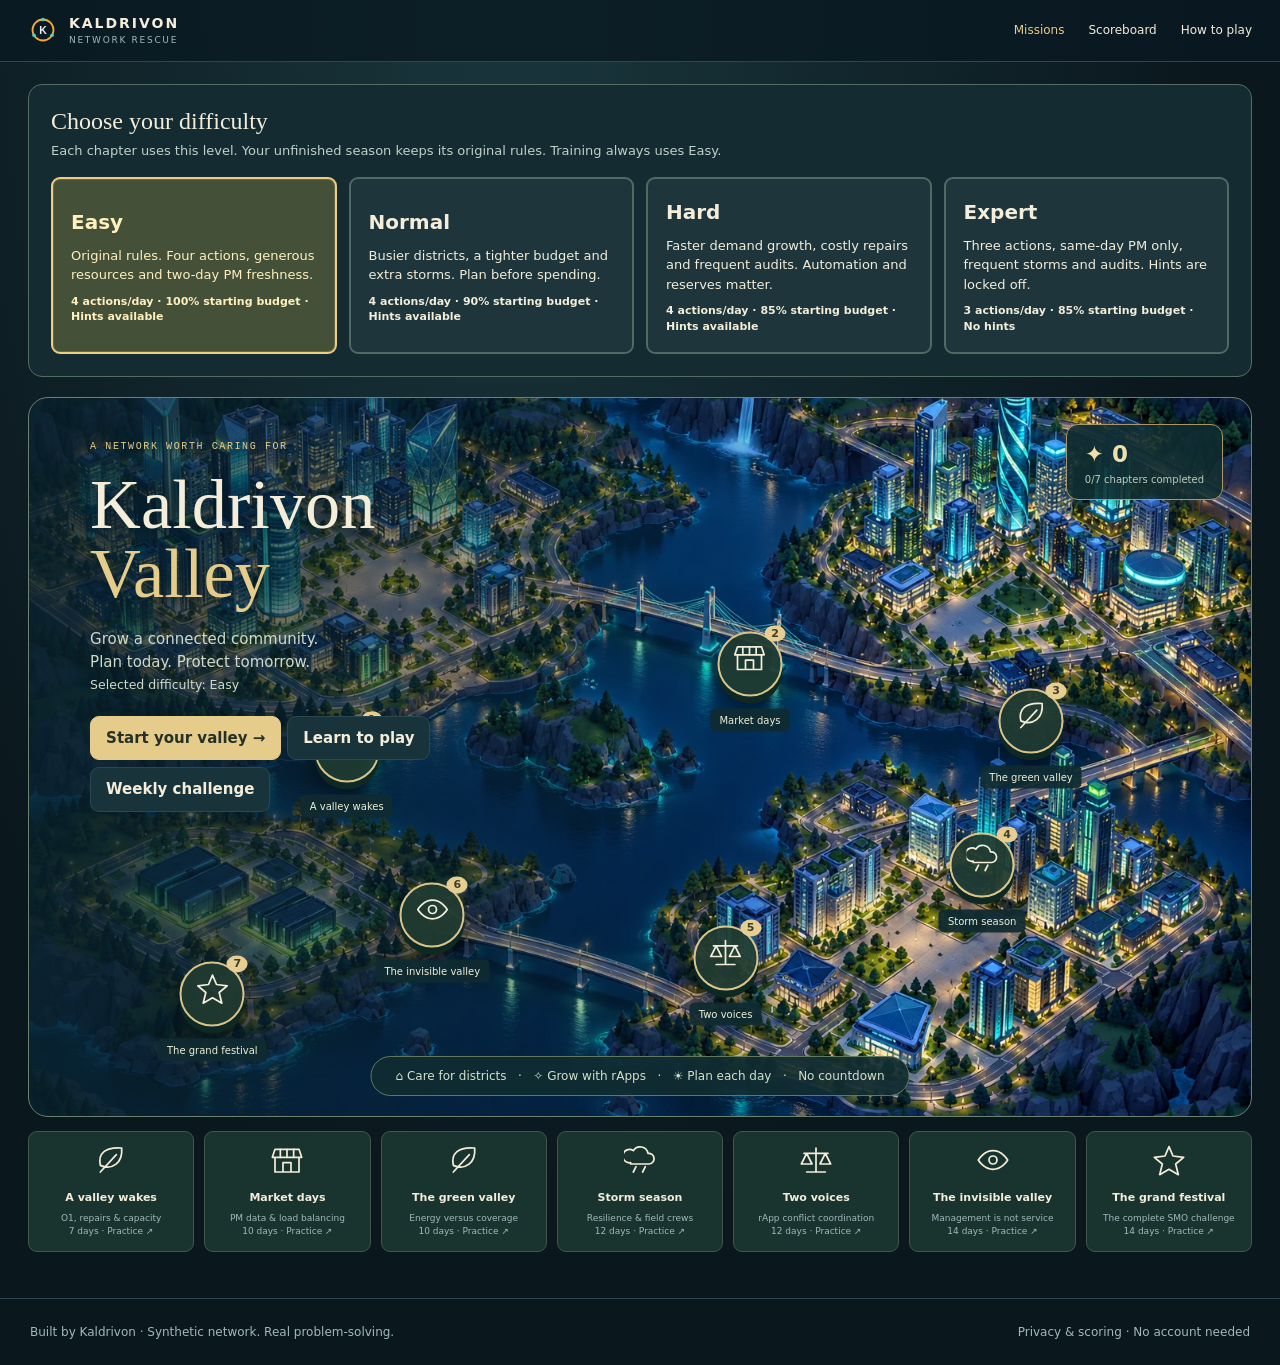
==== index.html @ 6b397845 "Publish difficulty selection and refreshed rules" ====
<!doctype html><html lang="en"><head><meta charset="utf-8"><meta name="viewport" content="width=device-width,initial-scale=1"><title>Kaldrivon Valley</title><meta name="description" content="Grow a connected valley. Plan repairs, manage O1, deploy rApps and prepare for storms in a turn-based SMO strategy game."><meta name="theme-color" content="#0a1018"><link rel="icon" href="assets/favicon.svg?v=season11" type="image/svg+xml"><link rel="stylesheet" href="assets/style.css?v=season11"><script src="assets/data.js?v=season11" defer></script><script src="assets/engine.js?v=season11" defer></script><script src="assets/online.js?v=season11" defer></script><script src="assets/home.js?v=season11" defer></script></head><body><div id="app"></div><noscript><p>This game needs JavaScript. Enable it to play.</p></noscript></body></html>
---- assets/style.css ----
:root{color-scheme:dark;--bg:#0a171d;--panel:#12262d;--panel2:#19333b;--line:#2b4850;--muted:#a2b9bb;--text:#f3edda;--accent:#e6cc8a;--cyan:#8ddccb;--red:#ff9b89;--mono:ui-monospace,SFMono-Regular,Consolas,monospace}*{box-sizing:border-box}body{margin:0;background:radial-gradient(ellipse at 40% 0,#19363c,var(--bg) 65%);color:var(--text);font:15px/1.5 system-ui,-apple-system,BlinkMacSystemFont,"Segoe UI",sans-serif}a{color:inherit;text-decoration:none}a:hover{color:var(--accent)}button,input,select,textarea{font:inherit}button,.button{border:1px solid var(--line);background:var(--panel2);color:var(--text);padding:10px 15px;border-radius:9px;font-weight:650;display:inline-flex;align-items:center;justify-content:center;gap:8px;min-height:44px;cursor:pointer}button:hover:not(:disabled),.button:hover{border-color:var(--accent);color:var(--accent)}button:disabled{opacity:.5;cursor:not-allowed}.primary{background:var(--accent);color:#263026;border-color:var(--accent)}.primary:hover:not(:disabled){background:#f5dd9e;color:#172322}.danger{color:var(--red)}input,select,textarea{background:#0c1d24;border:1px solid var(--line);color:var(--text);padding:12px;border-radius:8px;width:100%;min-height:44px}textarea{min-height:100px}label{display:block;color:var(--muted);margin:15px 0 6px;font-size:13px}:focus-visible{outline:3px solid var(--cyan);outline-offset:3px}header{border-bottom:1px solid #30464a;background:#0a1921c9}.header-inner{max-width:1600px;margin:auto;display:flex;align-items:center;justify-content:space-between;padding:13px 28px;gap:20px}.brand{display:flex;align-items:center;gap:11px;font-weight:750;letter-spacing:.14em;font-size:14px}.brand img{width:30px;height:30px}.brand small{display:block;color:var(--muted);font-size:9px;letter-spacing:.19em;font-weight:500}nav{display:flex;gap:24px;font-size:12px}nav a[aria-current=page]{color:var(--accent)}main{max-width:1400px;margin:auto;padding:30px}.eyebrow{font:10px var(--mono);letter-spacing:.16em;text-transform:uppercase;color:var(--accent)}h1,h2{font-family:Georgia,'Times New Roman',serif;font-weight:500}h1{font-size:clamp(32px,4vw,54px);line-height:1.1;margin:12px 0}h2{font-size:27px;line-height:1.2;margin:0 0 14px}h3{font-size:16px;margin:0 0 7px}p{margin:0 0 16px}.muted,.micro{color:var(--muted)}.micro{font-size:12px;line-height:1.55;margin:10px 0}.mono{font-family:var(--mono)}.good-text,.metric-good{color:var(--cyan)}.warn-text{color:var(--red)}.actions{display:flex;gap:10px;align-items:center;flex-wrap:wrap}.full{width:100%;margin-top:15px}.panel{background:var(--panel);border:1px solid var(--line);border-radius:14px;padding:24px;margin-bottom:20px}.foot{max-width:1400px;margin:24px auto 0;padding:24px 30px;border-top:1px solid var(--line);display:flex;justify-content:space-between;gap:20px;color:var(--muted);font-size:12px;flex-wrap:wrap}.skip{position:absolute;left:10px;top:-70px;background:var(--accent);color:#111;padding:10px;z-index:20}.skip:focus{top:10px}.toast{position:fixed;bottom:22px;left:50%;transform:translateX(-50%);background:#eff1d9;color:#183733;padding:12px 20px;border-radius:9px;box-shadow:0 8px 30px #0009;z-index:25;max-width:90vw;font-size:13px;pointer-events:none}dialog{background:var(--panel);color:var(--text);border:1px solid #749082;border-radius:17px;max-width:590px;width:calc(100% - 28px);padding:30px;max-height:90svh;overflow:auto;box-shadow:0 25px 90px #000a}dialog::backdrop{background:#041014d9;backdrop-filter:blur(5px)}dialog h2{margin:14px 0 20px;font-size:33px}dialog p{color:#bacbca}dialog .actions{margin-top:22px}.warning{border:1px solid #78674b;background:#453d262e;color:#e2c995;font-size:12px;padding:12px 14px;border-radius:8px;margin:12px 0}.start-rules{display:grid;grid-template-columns:repeat(3,1fr);gap:15px;text-align:center;margin:24px 0}.start-rules span{font-size:33px;color:var(--cyan)}.start-rules b{display:block;font:12px system-ui;color:var(--text);margin-top:8px}.rule-steps{display:grid;grid-template-columns:1fr 1fr;gap:20px}.rule-steps p{font-size:12px;margin:6px 0}.rule-steps b{color:var(--accent);font-size:13px}
/* A persistent village, rather than a dashboard of tasks. */
.valley-game{max-width:1600px;padding:18px 28px}.game-title{display:flex;align-items:center;justify-content:space-between;gap:20px;margin-bottom:14px}.game-title h1{font-size:28px;margin:5px 0}.game-options{display:flex;gap:7px}.game-options button{font-size:12px;padding:7px 12px;min-height:38px}.game-options button[aria-pressed=true]{border-color:#739e8b;color:var(--cyan)}.season-hud{border:1px solid #456059;border-radius:12px;background:linear-gradient(90deg,#253b36,#13292e);display:grid;grid-template-columns:1.3fr 1fr 1.15fr 1.15fr 1fr;align-items:center;gap:18px;padding:13px 22px;margin-bottom:14px}.season-hud>div{border-right:1px solid #49605a55}.season-hud>div:last-child{border:0}.season-hud small{display:block;font-size:10px;letter-spacing:.06em;color:#b6c7bf;margin-bottom:3px}.season-hud b{font-size:17px;display:block;font-weight:650;font-variant-numeric:tabular-nums}.season-hud em{font-size:13px;font-style:normal;color:#849c93}.day-badge{display:flex;gap:14px;align-items:center}.day-badge>span{font-size:28px}.play-layout{display:grid;grid-template-columns:minmax(0,1fr) 360px;gap:14px;align-items:stretch}.valley-map{height:min(66svh,680px);min-height:520px;position:relative;isolation:isolate;border-radius:15px;overflow:hidden;background:url('city.webp') center/cover;border:1px solid #617b71;box-shadow:inset 0 0 70px #071b2399}.map-sky{position:absolute;inset:0;background:linear-gradient(#142b2780,transparent 28%,#12232933 74%,#0a202b99);pointer-events:none;z-index:-1}.map-sky.storm{background:linear-gradient(#242b5199,#18264644)}.map-sky.storm:after{content:'';position:absolute;inset:-100%;background:repeating-linear-gradient(110deg,transparent 0 45px,#b3d9e122 46px 47px,transparent 48px 80px);animation:rain 1s linear infinite}.map-heading{position:absolute;top:20px;left:22px;text-shadow:0 2px 8px #000}.map-name{display:block;font:10px var(--mono);letter-spacing:.22em;color:#f8e9b9}.map-subtitle{display:block;color:#c8dcd4;font:11px Georgia;margin-top:4px}.network-lines{position:absolute;inset:0;width:100%;height:100%;pointer-events:none;opacity:.7}.network-lines path{fill:none;stroke:#b4f5d4;stroke-width:.27;stroke-dasharray:1.5 1;animation:data-flow 15s linear infinite}.network-lines .offline{stroke:#ff9a7f;stroke-dasharray:.6 1;animation:none}.district-pin{--x:50%;--y:50%;position:absolute;left:var(--x);top:var(--y);transform:translate(-50%,-50%);width:116px;min-height:124px;display:flex;flex-direction:column;gap:1px;padding:9px 10px 7px;background:linear-gradient(#183e40ed,#102b31f5);border:1px solid #83b5a0;border-radius:30px 30px 12px 12px;box-shadow:0 7px 0 #0a222ad9,0 10px 20px #000a;color:#f4edcf;transition:box-shadow .2s,transform .2s;z-index:2}.district-pin:hover{transform:translate(-50%,-54%)}.district-pin.selected{outline:2px solid #f2d38b;outline-offset:5px;box-shadow:0 7px 0 #192d20,0 0 35px #f8cc7755}.district-pin.struggling{border-color:#e19178}.pin-building{font-size:33px;line-height:1.2}.pin-name{font-size:12px;margin-top:2px}.pin-status{position:absolute;top:-10px;right:-7px;min-width:25px;height:25px;padding:3px 6px;border-radius:7px;background:#aacfb0;color:#152f2b;font:bold 10px/19px var(--mono);box-shadow:0 3px 9px #0007}.struggling .pin-status{background:#eda990;color:#452324}.pin-service{font:11px var(--mono);color:#c0e8d0;display:flex;gap:7px;align-items:center;margin:5px 0}.pin-service i{display:block;width:43px;height:4px;background:linear-gradient(90deg,#a3dabb var(--fill),#3c5555 var(--fill));border-radius:3px}.pin-level{font-size:9px;letter-spacing:4px;color:#d4bb80}.ric-pin{position:absolute;left:22%;top:74%;transform:translate(-50%,-50%);display:flex;flex-direction:column;gap:1px;padding:9px 15px;background:#112736ed;border:1px solid #a493d3;border-radius:12px;box-shadow:0 7px 0 #142139;z-index:2}.ric-pin.selected{outline:2px solid #c1b7f1;outline-offset:4px}.ric-pin>span{font-size:32px;color:#c9b8ff;line-height:1.2}.ric-pin b{font-size:11px}.ric-pin small{font-size:9px;color:#c0b8d0}.forecast-card{position:absolute;left:18px;right:18px;bottom:18px;background:#122d34f2;border:1px solid #61776a;border-radius:11px;padding:12px 16px;display:flex;gap:15px;align-items:center;backdrop-filter:blur(8px);z-index:3}.forecast-icon{font-size:30px}.forecast-card small{font:9px var(--mono);letter-spacing:.1em;color:var(--accent);display:block}.forecast-card b{font-size:14px;display:block}.forecast-card div>span{font-size:11px;color:#b4c8c4;display:block}.map-legend{position:absolute;right:18px;top:20px;background:#112932c9;border-radius:7px;padding:6px 9px;display:flex;flex-direction:column;gap:3px;font-size:9px;color:#d6e9dd}.map-legend i{display:inline-block;width:12px;border-top:2px solid #b4f5d4;margin-right:4px}.map-legend span+span i{border-top:2px dashed #ff9a7f}.map-residents i{position:absolute;left:40%;top:57%;font-style:normal;font-size:16px;animation:stroll 17s ease-in-out infinite;filter:drop-shadow(0 2px 2px #000)}.map-residents i:nth-child(2){left:62%;top:44%;animation-delay:-6s}.map-residents i:nth-child(3){left:54%;top:72%;animation-delay:-10s}.command-panel{background:#10272e;border:1px solid #375751;border-radius:14px;overflow:hidden;height:min(66svh,680px);min-height:520px;display:flex;flex-direction:column}.panel-tabs{display:grid;grid-template-columns:repeat(4,1fr);border-bottom:1px solid var(--line);padding:5px 5px 0;background:#11232b;flex-shrink:0}.panel-tabs button{border:0;background:transparent;border-radius:7px 7px 0 0;font-size:21px;display:flex;flex-direction:column;gap:0;padding:7px 3px 8px;color:#8ea7a9}.panel-tabs small{font-size:9px;font-weight:500}.panel-tabs [aria-selected=true]{background:#1d393d;color:var(--accent);box-shadow:inset 0 -2px var(--accent)}.panel-body{overflow:auto;padding:19px 17px;scrollbar-width:thin;scrollbar-color:#536d65 transparent}.inspector-heading{display:flex;gap:11px;align-items:center;margin-bottom:14px}.inspector-heading h2{font-size:24px;margin:5px 0 0}.inspector-heading .eyebrow{font-size:8px}.portrait{display:grid;place-items:center;width:45px;height:45px;border-radius:50%;border:1px solid #627768;background:#274342;font-size:24px;flex-shrink:0}.resident{display:flex;gap:8px;font-size:11px;padding:10px 12px;background:#223a38;border-radius:7px;margin-bottom:15px}.resident b{color:var(--accent);font-size:10px}.resident span{font-style:italic;color:#c0d0c3}.district-metrics{display:flex;gap:14px;justify-content:space-between;margin:15px 0}.district-metrics small{font-size:9px;color:var(--muted);display:block}.district-metrics b{font:20px var(--mono)}.health-line{font-size:9px;color:var(--muted);display:flex;align-items:center;gap:8px;flex-wrap:wrap;margin-bottom:17px}.health-line meter{flex:1;min-width:50px;height:7px}.section-label{display:flex;justify-content:space-between;align-items:center;font-size:12px;font-weight:700;margin:20px 0 10px}.section-label>span{font-size:9px;font-weight:400;color:var(--muted)}.pill{padding:3px 7px;border-radius:4px;background:#284e42}.pill.good{color:#a6dfc6}.pill.bad{background:#603e31;color:#ffbca5}.action-card{display:flex;flex-wrap:wrap;justify-content:space-between;gap:3px 5px;text-align:left;width:100%;padding:10px 12px;margin:6px 0;background:#1b353b;border:1px solid #3c5958;border-radius:8px}.action-card:disabled{opacity:.53}.action-name{font-size:12px;font-weight:650}.action-cost{font:9px var(--mono);color:#dfc792;align-self:center}.action-card small{display:block;width:100%;font-size:10px;font-weight:400;color:#afc0bf;line-height:1.45}.telemetry{border:1px solid #35564f;border-radius:7px;padding:5px 10px;background:#0b2027}.telemetry div{display:flex;gap:10px;border-bottom:1px solid #294038;padding:8px 0;font-size:10px}.telemetry div:last-child{border:0}.telemetry b{color:var(--cyan);font:10px var(--mono)}.power-options{display:grid;grid-template-columns:repeat(3,1fr);gap:5px}.power-options button{display:flex;flex-direction:column;gap:4px;font-size:11px;padding:9px 4px}.power-options small{font-size:8px;color:var(--muted);font-weight:400}.change-preview{background:#253e32;padding:10px;border:1px solid #6d8c64;border-radius:8px;margin-top:12px;font-size:11px}.change-preview>span{display:block;color:#cedbc5;margin-top:4px}.architecture{display:flex;justify-content:space-between;gap:5px;align-items:center;font-size:10px;margin:18px 0}.architecture span{padding:6px 10px;border-radius:5px;background:#244244}.architecture i{font:9px var(--mono);color:var(--accent)}.policy-options{display:flex;gap:5px}.policy-options button{flex:1;font-size:10px;padding:8px 4px}.policy-options button[aria-pressed=true]{opacity:1;background:#49503a;border-color:#d5bd82;color:#f2d893}.rapp{border-top:1px solid #3c5450;padding:15px 0 5px}.rapp-title{display:flex;align-items:center;gap:10px}.rapp-title>span{font-size:30px;color:#c6b1f6;width:34px;text-align:center}.rapp-title h3{font-size:13px;margin:0}.rapp-title small{font-size:9px;color:var(--muted)}.rapp p{font-size:11px;color:#b4c6c0;margin:9px 0}.installed{margin-left:auto;font-style:normal;color:var(--cyan)}.promise{padding:12px;border:1px solid #425b50;border-radius:9px;margin:10px 0;background:#1d3432}.promise b,.promise span,.promise small{display:block}.promise b{font-size:12px}.promise span{font-size:10px;color:var(--muted);margin:5px 0}.promise small{font-size:10px;color:var(--accent)}.promise.completed{border-color:#729c74}.log-entry{display:flex;gap:10px;border-top:1px solid #304842;padding:11px 0;font-size:11px}.log-entry small{font:8px var(--mono);color:var(--accent);min-width:32px;padding-top:3px}.season-days{display:flex;flex-wrap:wrap;gap:5px}.season-days span{display:grid;place-items:center;border:1px solid #39554d;width:29px;height:30px;border-radius:5px;font-size:11px;color:var(--muted)}.season-days .past{background:#305042;color:#bbd8a1}.season-days .current{border-color:#d3b779;color:#f3d69c}.history-chart{display:flex;gap:6px;align-items:flex-end;min-height:125px;margin:10px 0}.history-chart>div{flex:1;text-align:center;max-width:28px}.history-chart i{display:block;border-radius:4px 4px 0 0;background:linear-gradient(#bdcc89,#57978b)}.history-chart small{font-size:9px}.day-control{display:flex;justify-content:space-between;align-items:center;gap:20px;padding:15px 20px;border:1px solid #486153;border-radius:12px;margin-top:14px;background:#1d3431}.service-preview>small{font:9px var(--mono);letter-spacing:.08em;color:#bac4af}.service-preview>div{display:flex;gap:20px;align-items:center;margin-top:3px}.service-preview b{font-size:20px;font-weight:550}.service-preview span{font-size:12px;color:#c2cec2}.day-control .primary{min-width:185px;font-size:14px}.mentor{display:flex;gap:12px;align-items:center;padding:12px 4px;color:#b6c4b4}.mentor>span{color:var(--accent);font-size:20px}.mentor p{font-size:11px;margin:0;flex:1}.mentor small{font-size:10px;color:#829991}.balance-sheet{display:grid;grid-template-columns:1fr auto;gap:9px 20px;font-size:13px;padding:20px;background:#0d2027;border-radius:10px}.balance-sheet span{color:var(--muted)}.balance-sheet b{font-family:var(--mono)}.review-hero{text-align:center;margin:20px 0}.review-hero b{font:60px Georgia;display:block}.review-hero span{font-size:12px;color:var(--muted)}.report-stats{display:flex;justify-content:space-around;gap:14px;text-align:center;margin:24px 0}.report-stats b{display:block;font:28px Georgia;color:var(--accent);margin-bottom:5px}.report-stats span{font-size:11px;color:var(--muted)}.reward{padding:10px;border-radius:6px;background:#34492e;color:#d9e4af!important;font-size:13px}
/* Full viewport, skippable in-engine cutscenes. */
dialog.cinema{position:fixed;inset:0;margin:0;width:100vw;max-width:none;height:100dvh;max-height:none;padding:0;border:0;border-radius:0;overflow:hidden;background:#071c24}.cinema-world{position:absolute;inset:-6%;background:linear-gradient(#05192322,#081d3088),url('city.webp') center/cover;animation:camera-drift 4.5s ease-out both;filter:brightness(.55)}.cinema canvas{position:absolute;inset:0;width:100%;height:100%}.cinema-vignette{position:absolute;inset:0;pointer-events:none;background:linear-gradient(#0009 0,transparent 18%,transparent 52%,#04131ae6 82%)}.cinema-caption{position:absolute;bottom:8%;left:8%;right:8%;text-align:center}.cinema-caption h2{font-size:clamp(28px,4vw,54px);margin:12px 0}.cinema-caption p{font-size:13px;color:#bdd4ce;max-width:600px;margin:10px auto 20px}.cinema-steps{display:flex;justify-content:center;gap:24px;font:10px var(--mono);color:#78908e}.cinema-steps span.active{color:#e7d4a0}.cinema-progress{width:200px;height:2px;background:#59695666;margin:22px auto 0}.cinema-progress i{height:100%;display:block;background:#e7d4a0}.cinema-skip{position:absolute;top:25px;right:25px;background:#112c33bb;border-color:#78948a;font-size:12px}.cinema-skip span{font-size:9px;opacity:.6}.cinema .eyebrow{font-size:11px}
/* Chapter selection and reference pages. */
.valley-home{padding:22px 28px;max-width:1500px}.world-select{position:relative;min-height:690px;height:calc(100svh - 180px);max-height:900px;background:linear-gradient(90deg,#092029db,transparent 70%),url('city.webp') center/cover;border:1px solid #6c8170;border-radius:20px;overflow:hidden}.world-title{position:absolute;z-index:3;left:5%;top:6%;max-width:410px}.world-title h1{font-size:clamp(50px,5.5vw,86px);text-shadow:0 4px 16px #001826;line-height:.98;margin:18px 0}.world-title h1 em{font-style:normal;color:var(--accent)}.world-title p{color:#d0dac8;margin:20px 0;font-size:15px;max-width:280px}.world-title .button{margin:0 6px 7px 0}.world-record{position:absolute;right:28px;top:26px;padding:12px 18px;background:#102d31e3;border:1px solid #a79669;border-radius:12px;font-size:23px;color:#f0dfab;z-index:3}.world-record small{display:block;font-size:10px;color:#b9cdbd}.island-pin{position:absolute;transform:translate(-50%,-50%);display:flex;align-items:center;justify-content:center;flex-direction:column;width:65px;height:65px;border:2px solid #dac58b;background:#203b31ed;border-radius:50%;box-shadow:0 7px 0 #0e2823,0 15px 24px #0008;z-index:2}.island-pin>span{font-size:28px}.island-pin>b{position:absolute;right:-5px;top:-8px;background:#e6ce92;border-radius:50%;width:21px;text-align:center;color:#3d3c26;font-size:11px}.island-pin small{position:absolute;top:75px;white-space:nowrap;padding:4px 9px;border-radius:5px;background:#102b31ed;color:#eef0d6;font-size:10px}.island-pin:hover{background:#64724a;transform:translate(-50%,-55%)}.island-pin.won{border-color:#b6e69b}.island-pin i{position:absolute;left:-12px;top:-8px;color:#ffe393;font-style:normal}.world-bottom{position:absolute;bottom:20px;left:50%;transform:translateX(-50%);background:#112d31e8;padding:10px 24px;border-radius:25px;white-space:nowrap;font-size:12px;color:#d5e0ca;border:1px solid #62785c}.chapter-list{display:grid;grid-template-columns:repeat(7,1fr);gap:10px;margin-top:14px}.chapter-list a{background:#19332f;border:1px solid #3e594b;border-radius:9px;padding:12px 8px;text-align:center}.chapter-list span{font-size:22px}.chapter-list b{display:block;font-size:11px;margin:5px 0}.chapter-list small{font-size:9px;color:var(--muted);display:block}.guide{max-width:1000px}.guide h1{margin-bottom:12px}.guide-grid{display:grid;grid-template-columns:1fr 1fr;gap:18px}.guide .panel p,.guide .panel li{font-size:13px;color:#bbc9c0}.guide .panel li{margin:9px 0}.guide .panel h2{font-size:24px}.guide details{border-top:1px solid var(--line);padding:14px 0}.guide summary{cursor:pointer;color:var(--accent);font-size:14px}.guide details p{margin-top:12px}.table-wrap{overflow:auto}table{width:100%;border-collapse:collapse;font-size:13px}th{text-align:left;color:var(--muted);font-weight:500;font-size:10px;text-transform:uppercase;letter-spacing:.06em}td,th{padding:12px 10px;border-bottom:1px solid var(--line)}.score-header{display:flex;justify-content:space-between;align-items:center;gap:25px;margin-bottom:22px}.score-header select{width:auto;max-width:100%}.caption{font:10px var(--mono);color:var(--muted)}.empty{padding:45px 20px;text-align:center}.empty h2{margin:14px 0}.score-best{font:50px Georgia;color:var(--accent)}
@keyframes data-flow{to{stroke-dashoffset:-40}}@keyframes stroll{50%{transform:translate(38px,19px)}}@keyframes rain{to{transform:translate(-40px,90px)}}@keyframes camera-drift{from{transform:scale(1.03) translate(-1%,1%)}to{transform:scale(1.15) translate(1%,-1%)}}
@media(min-width:1700px){.play-layout{grid-template-columns:minmax(0,1fr) 400px}.panel-body{padding:22px}.valley-map,.command-panel{height:680px}}
@media(max-width:1050px){.play-layout{grid-template-columns:minmax(0,1fr) 320px}.valley-game{padding:15px}.season-hud{padding:12px;gap:12px}.season-hud b{font-size:15px}.map-subtitle{display:none}.map-heading{left:13px;top:17px}.map-name{font-size:8px}.map-legend{font-size:8px;right:10px;top:14px}.district-pin{width:95px;min-height:108px}.pin-building{font-size:28px}.pin-name{font-size:11px}.forecast-card{left:10px;right:10px;padding:10px;gap:10px}.forecast-card div>span{font-size:10px}.world-title{max-width:300px}.chapter-list{grid-template-columns:repeat(4,1fr)}}
@media(max-width:800px){.header-inner{padding:12px 15px;gap:12px}.brand{font-size:11px;letter-spacing:.09em}.brand img{width:25px;height:25px}.brand small{font-size:8px}nav{gap:12px;font-size:10px}.valley-game{padding:12px}.game-title{gap:10px}.game-title h1{font-size:24px}.game-options{gap:4px}.game-options button{padding:6px 9px;min-height:38px}.game-options button span{display:none}.game-title .eyebrow{font-size:8px}.season-hud{grid-template-columns:1.2fr 1fr 1fr;gap:10px;padding:12px}.season-hud>div{border:0}.season-hud>div:nth-child(4){grid-column:1/3}.season-hud small{font-size:8px}.season-hud b{font-size:14px}.season-hud .day-badge b{font-size:12px}.day-badge{gap:8px}.day-badge>span{font-size:22px}.play-layout{grid-template-columns:1fr}.valley-map{height:470px;min-height:470px}.command-panel{height:auto;max-height:none;min-height:0}.panel-body{overflow:visible;padding:18px}.panel-tabs{position:sticky;top:0;z-index:3}.panel-tabs button{flex-direction:row;font-size:21px;gap:7px}.panel-tabs small{font-size:11px}.district-pin{width:95px;min-height:106px}.ric-pin{top:70%;padding:6px 12px}.district-pin[style*="73%"]{top:66%}.map-heading{top:14px}.forecast-card{bottom:10px}.day-control{position:sticky;bottom:0;z-index:5;padding:11px 13px;margin-top:10px;box-shadow:0 -8px 25px #071c2588;gap:10px}.service-preview>small{font-size:7px}.service-preview>div{display:block;margin-top:2px}.service-preview b{font-size:16px}.service-preview span{display:block;font-size:9px}.day-control .primary{min-width:140px;font-size:12px;padding:10px}.mentor{padding:12px 2px}.mentor small{display:none}.action-grid{display:grid;grid-template-columns:1fr 1fr;gap:6px}.action-grid .action-card{align-content:start}.section-label{font-size:13px}.action-name{font-size:13px}.action-card small{font-size:11px}.telemetry div{font-size:11px}.resident{font-size:12px}.rapp p{font-size:12px}.power-options small{font-size:9px}.cinema-caption{left:6%;right:6%;bottom:9%}.cinema-steps{gap:12px;font-size:8px}.cinema-caption h2{font-size:32px}.cinema-skip{top:15px;right:15px}.cinema-caption p{font-size:11px}.cinema .eyebrow{font-size:8px}.valley-home{padding:12px}.world-select{min-height:770px;height:90svh;background-position:54% center}.world-title{left:6%;top:5%}.world-title h1{font-size:57px}.world-title p{font-size:13px;max-width:220px;margin:16px 0}.world-record{right:14px;top:17px;font-size:19px;padding:9px}.world-record small{font-size:8px}.island-pin{width:54px;height:54px}.island-pin small{top:64px;font-size:9px}.world-bottom{font-size:9px;padding:9px 12px;width:max-content;max-width:95%;white-space:normal;text-align:center}.chapter-list{grid-template-columns:repeat(2,1fr)}.guide-grid{grid-template-columns:1fr}.guide{padding:20px 15px}.score-header{align-items:start;flex-direction:column}.rule-steps{gap:15px}.foot{padding:20px 15px;font-size:11px}.report-stats{gap:10px}.report-stats b{font-size:24px}dialog{padding:23px}}
@media(max-width:370px){.brand small{display:none}nav{gap:8px;font-size:9px}.game-options button{padding:5px 7px}.game-title h1{font-size:21px}.season-hud{gap:8px}.district-pin{width:85px}.world-title h1{font-size:50px}.world-record{font-size:16px}.world-record small{font-size:7px}.rule-steps{grid-template-columns:1fr}}
@media(prefers-reduced-motion:reduce){*,*:before,*:after{animation:none!important;scroll-behavior:auto!important;transition:none!important}}

@media(max-width:800px){.world-select{min-height:880px}.island-pin:nth-child(1){top:53%!important}.island-pin:nth-child(2){top:49%!important}.island-pin:nth-child(3){top:60%!important}.island-pin:nth-child(4){top:77%!important}.island-pin:nth-child(5){top:85%!important}.island-pin:nth-child(6){top:76%!important}.island-pin:nth-child(7){top:66%!important}}
.tutorial-coach{border:1px solid #c5ad73;background:linear-gradient(110deg,#29433b,#142e36);border-radius:13px;padding:17px 22px;margin:0 0 14px}.tutorial-progress{display:flex;justify-content:space-between;gap:12px;font:11px var(--mono);color:var(--accent);margin-bottom:7px}.tutorial-coach h2{font-size:25px;margin:5px 0 8px}.tutorial-coach>p{font-size:15px;max-width:900px;margin:0 0 8px}.tutorial-coach details{font-size:13px;color:#c2d4c7;margin:8px 0}.tutorial-coach summary{cursor:pointer;color:var(--accent)}.tutorial-coach details p{margin:8px 0}.tutorial-coach .actions{margin-top:12px}.tutorial-coach button{font-size:12px;min-height:38px}.tutorial-target{outline:3px solid #f9d66c!important;outline-offset:3px;box-shadow:0 0 22px #f0c24c44!important}@media(max-width:800px){.tutorial-coach{padding:16px}.tutorial-progress{font-size:10px}.tutorial-coach h2{font-size:25px}.tutorial-coach>p{font-size:14px}.world-title .button{font-size:12px}.world-select{min-height:970px}}

/* Keep equipment condition as prominent as traffic service. */
.hardware-card{padding:13px;margin:14px 0;border:1px solid #658d79;border-radius:9px;background:#203c35}.hardware-card.damaged{border-color:#e0b571;background:#3a332b}.hardware-card>div{display:flex;align-items:center;gap:10px;flex-wrap:wrap}.hardware-card>div>span:first-child{font-size:14px;font-weight:650}.hardware-card strong{font:26px var(--mono);color:#f8e7bd}.hardware-state{font-size:12px;margin-left:auto}.hardware-card meter{display:block;width:100%;height:15px;margin:7px 0}.hardware-card p{font-size:12px;line-height:1.5;color:#e1e7dc;margin:7px 0}.hardware-card small{font-size:11px;color:#d9cda9}.pin-service{font-size:11px;margin:4px 0 0}.pin-health{font-size:11px;font-weight:500;color:#cedfd5}.district-pin{min-height:140px}.lesson-evidence{display:flex;gap:10px;flex-wrap:wrap;padding:10px 12px;background:#0e272c;border-radius:6px;margin:12px 0;font-size:13px}.lesson-evidence b{color:#f6d88d}.lesson-result{font-size:13px!important;color:#d1e4d8;border-left:3px solid #96cbb1;padding-left:10px}.game-options{flex-wrap:wrap;justify-content:flex-end}@media(max-width:800px){.game-title{align-items:flex-start;flex-wrap:wrap}.game-options{justify-content:flex-start}.district-pin{min-height:128px}.hardware-card strong{font-size:26px}.district-metrics small{font-size:12px}.tutorial-coach .lesson-evidence{font-size:13px}}

.chapter-map{width:100%;height:105px;object-fit:cover;border-radius:7px;margin-bottom:8px}.chapter-list>a{overflow:hidden}.map-subtitle{display:block!important}

.city-life{position:absolute;inset:0;width:100%;height:100%;pointer-events:none;z-index:1}.city-life text{font-size:21px;text-anchor:middle;dominant-baseline:central;filter:drop-shadow(0 2px 2px #0008)}.city-life .water-boat text{font-size:24px}@media(prefers-reduced-motion:reduce){.city-life{display:none}}

/* Daily choices have real costs and consequences; quiet days remain optional. */
.daily-plan{margin:18px 0;padding:20px;border:1px solid #647762;border-radius:16px;background:#162e30}
.plan-heading{display:flex;gap:24px;justify-content:space-between;align-items:start}.plan-heading h2{font-size:23px;margin:6px 0}.plan-heading p{max-width:650px;color:#c8d5ce;margin:6px 0}.plan-heading small,.plan-card>small{font-size:11px;letter-spacing:1px;color:#d7c88e}.tomorrow-preview{display:grid;gap:6px;min-width:220px;max-width:340px}.tomorrow-preview small{letter-spacing:0;color:#afc3bd}.plan-cards{display:grid;grid-template-columns:repeat(auto-fit,minmax(230px,1fr));gap:12px;margin-top:16px}.plan-card{padding:16px;background:#203b3d;border-radius:12px;border:1px solid #47645d}.plan-card.attention{border-color:#cbaa62}.plan-card h3{font-size:17px;margin:8px 0}.plan-card p{font-size:13px;line-height:1.55;color:#c8d5ce}.plan-card button{font-size:13px;padding:9px 12px}
@media(max-width:700px){.plan-heading{flex-direction:column;gap:12px}.tomorrow-preview{max-width:none}.daily-plan{padding:15px}}

.share-link{display:block;width:100%;box-sizing:border-box;font-size:14px;margin:10px 0;padding:14px;border:1px solid #8ea89a;background:#0f2328;color:#f5ead0;border-radius:8px}

.last-day-result{font-size:13px;color:#bfe0bd;margin:0 0 14px;padding-bottom:12px;border-bottom:1px solid #47645d}
.game-options{flex-wrap:wrap;justify-content:flex-end}.game-options .setting-toggle{min-height:44px;border-width:2px;font-size:13px;padding:9px 13px;display:inline-flex;align-items:center;gap:8px}.game-options .setting-toggle[aria-pressed=true]{background:#e6cb88;border-color:#f6dc98;color:#12282d;box-shadow:0 0 0 1px #e6cb8833}.game-options .setting-toggle[aria-pressed=false]{background:#172b32;border-color:#7d9297;color:#d2dce0}.game-options .setting-toggle b{font-size:11px;letter-spacing:.08em}.toggle-dot{width:9px;height:9px;display:inline-block;border-radius:50%;border:2px solid currentColor}.setting-toggle[aria-pressed=true] .toggle-dot{background:currentColor}.setting-toggle[aria-pressed=false] .toggle-dot{background:transparent}

.difficulty-picker{padding:22px;margin:0 0 20px;border:1px solid #526e63;border-radius:14px;background:#132b31}.difficulty-picker h2{margin:0 0 6px;font-size:24px}.difficulty-picker>p{font-size:13px;color:#c0d1ca}.difficulty-cards{display:grid;grid-template-columns:repeat(4,minmax(0,1fr));gap:12px}.difficulty-cards button{display:flex;flex-direction:column;gap:9px;text-align:left;align-items:start;padding:18px;border:2px solid #506962;background:#1d353b}.difficulty-cards strong{font-size:20px}.difficulty-cards span{font-size:13px;line-height:1.5;font-weight:400}.difficulty-cards small{font-size:11px;line-height:1.4}.difficulty-cards button[aria-pressed=true]{border-color:#edcd82;background:#455039;box-shadow:inset 0 0 0 1px #edcd8233;color:#fff0bd}.setting-toggle:disabled{opacity:1;cursor:not-allowed}.game-options .setting-toggle:disabled{border-style:dashed;background:#342b35;color:#e4c0d1}
@media(max-width:800px){.difficulty-cards{grid-template-columns:repeat(2,minmax(0,1fr))}}@media(max-width:450px){.difficulty-cards{grid-template-columns:1fr}}

.effect-comparison{margin:12px 0;padding:10px;border:1px solid var(--line);border-radius:8px}.effect-comparison summary{cursor:pointer;font-weight:700;color:var(--gold)}.effect-comparison table{width:100%;font-size:.7rem;border-collapse:collapse}.effect-comparison th,.effect-comparison td{padding:6px 3px;text-align:left;border-bottom:1px solid var(--line)}
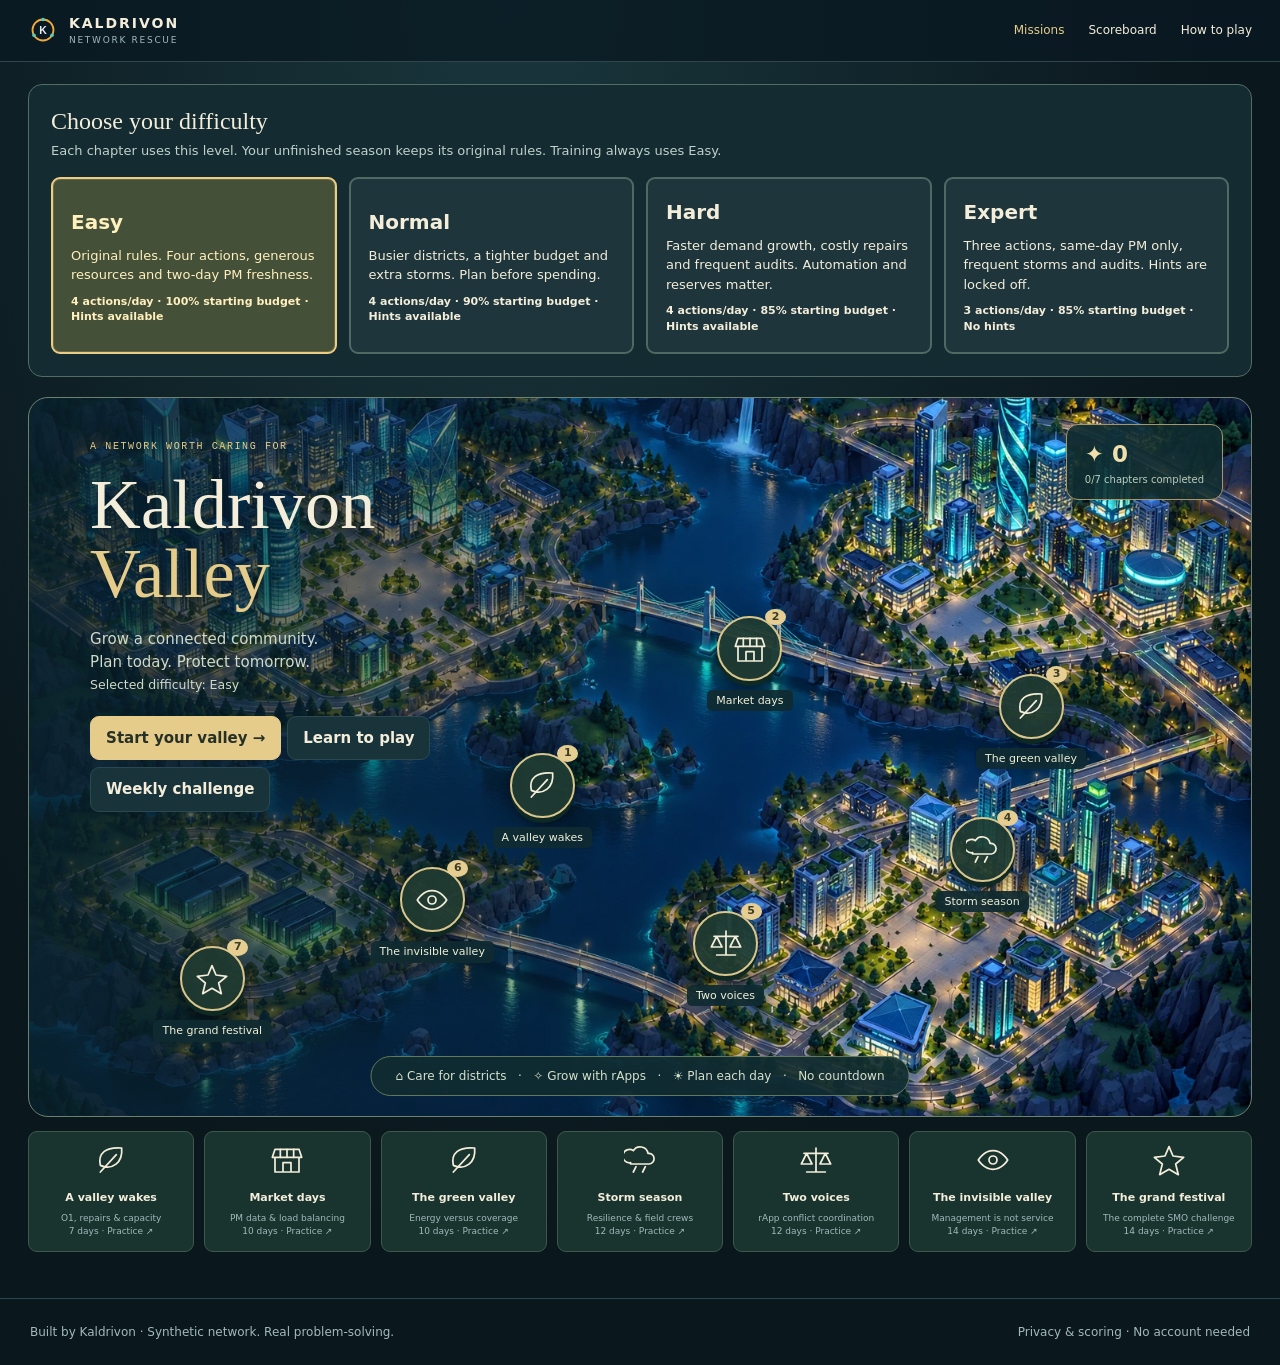
==== commit da67c0cb: "Refresh game pages for reset and chapter controls" ====
--- a/index.html
+++ b/index.html
@@ -1 +1 @@
-<!doctype html><html lang="en"><head><meta charset="utf-8"><meta name="viewport" content="width=device-width,initial-scale=1"><title>Kaldrivon Valley</title><meta name="description" content="Grow a connected valley. Plan repairs, manage O1, deploy rApps and prepare for storms in a turn-based SMO strategy game."><meta name="theme-color" content="#0a1018"><link rel="icon" href="assets/favicon.svg?v=season11" type="image/svg+xml"><link rel="stylesheet" href="assets/style.css?v=season11"><script src="assets/data.js?v=season11" defer></script><script src="assets/engine.js?v=season11" defer></script><script src="assets/online.js?v=season11" defer></script><script src="assets/home.js?v=season11" defer></script></head><body><div id="app"></div><noscript><p>This game needs JavaScript. Enable it to play.</p></noscript></body></html>+<!doctype html><html lang="en"><head><meta charset="utf-8"><meta name="viewport" content="width=device-width,initial-scale=1"><title>Kaldrivon Valley</title><meta name="description" content="Grow a connected valley. Plan repairs, manage O1, deploy rApps and prepare for storms in a turn-based SMO strategy game."><meta name="theme-color" content="#0a1018"><link rel="icon" href="assets/favicon.svg?v=season12" type="image/svg+xml"><link rel="stylesheet" href="assets/style.css?v=season12"><script src="assets/data.js?v=season12" defer></script><script src="assets/engine.js?v=season12" defer></script><script src="assets/online.js?v=season12" defer></script><script src="assets/home.js?v=season12" defer></script></head><body><div id="app"></div><noscript><p>This game needs JavaScript. Enable it to play.</p></noscript></body></html>
--- a/assets/style.css
+++ b/assets/style.css
@@ -36,3 +36,6 @@
 @media(max-width:800px){.difficulty-cards{grid-template-columns:repeat(2,minmax(0,1fr))}}@media(max-width:450px){.difficulty-cards{grid-template-columns:1fr}}
 
 .effect-comparison{margin:12px 0;padding:10px;border:1px solid var(--line);border-radius:8px}.effect-comparison summary{cursor:pointer;font-weight:700;color:var(--gold)}.effect-comparison table{width:100%;font-size:.7rem;border-collapse:collapse}.effect-comparison th,.effect-comparison td{padding:6px 3px;text-align:left;border-bottom:1px solid var(--line)}
+
+/* Chapter circles and labels share one stable, unobstructed hit area. */
+.world-title{pointer-events:none}.world-title a,.world-title button{pointer-events:auto}.island-pin{width:130px;height:110px;border:0;border-radius:12px;background:transparent;box-shadow:none;gap:9px;z-index:4}.island-pin>span{display:flex;align-items:center;justify-content:center;width:65px;height:65px;flex-shrink:0;border:2px solid #dac58b;border-radius:50%;background:#203b31ed;box-shadow:0 5px 0 #0e2823,0 9px 18px #0008}.island-pin small{position:static;white-space:normal;text-align:center;font-size:11px;line-height:1.2;max-width:130px}.island-pin>b{right:29px;top:0}.island-pin:hover{transform:translate(-50%,-50%);background:#193d3655}.island-pin:hover>span{background:#64724a}.island-pin:focus-visible{outline:3px solid #f9d66c;outline-offset:4px}.island-pin.won>span{border-color:#b6e69b}.island-pin i{left:23px;top:0}.restart-season{border:2px solid var(--accent);color:var(--accent)}.restart-note{display:block;color:#d0dac8;font-size:11px;margin:0 0 12px}@media(max-width:800px){.island-pin{width:105px;height:100px}.island-pin>span{width:54px;height:54px}.island-pin>b{right:20px}.island-pin small{font-size:10px;padding:5px 6px}.island-pin:nth-child(1){left:31%!important;top:56%!important}.world-title{max-width:280px}}
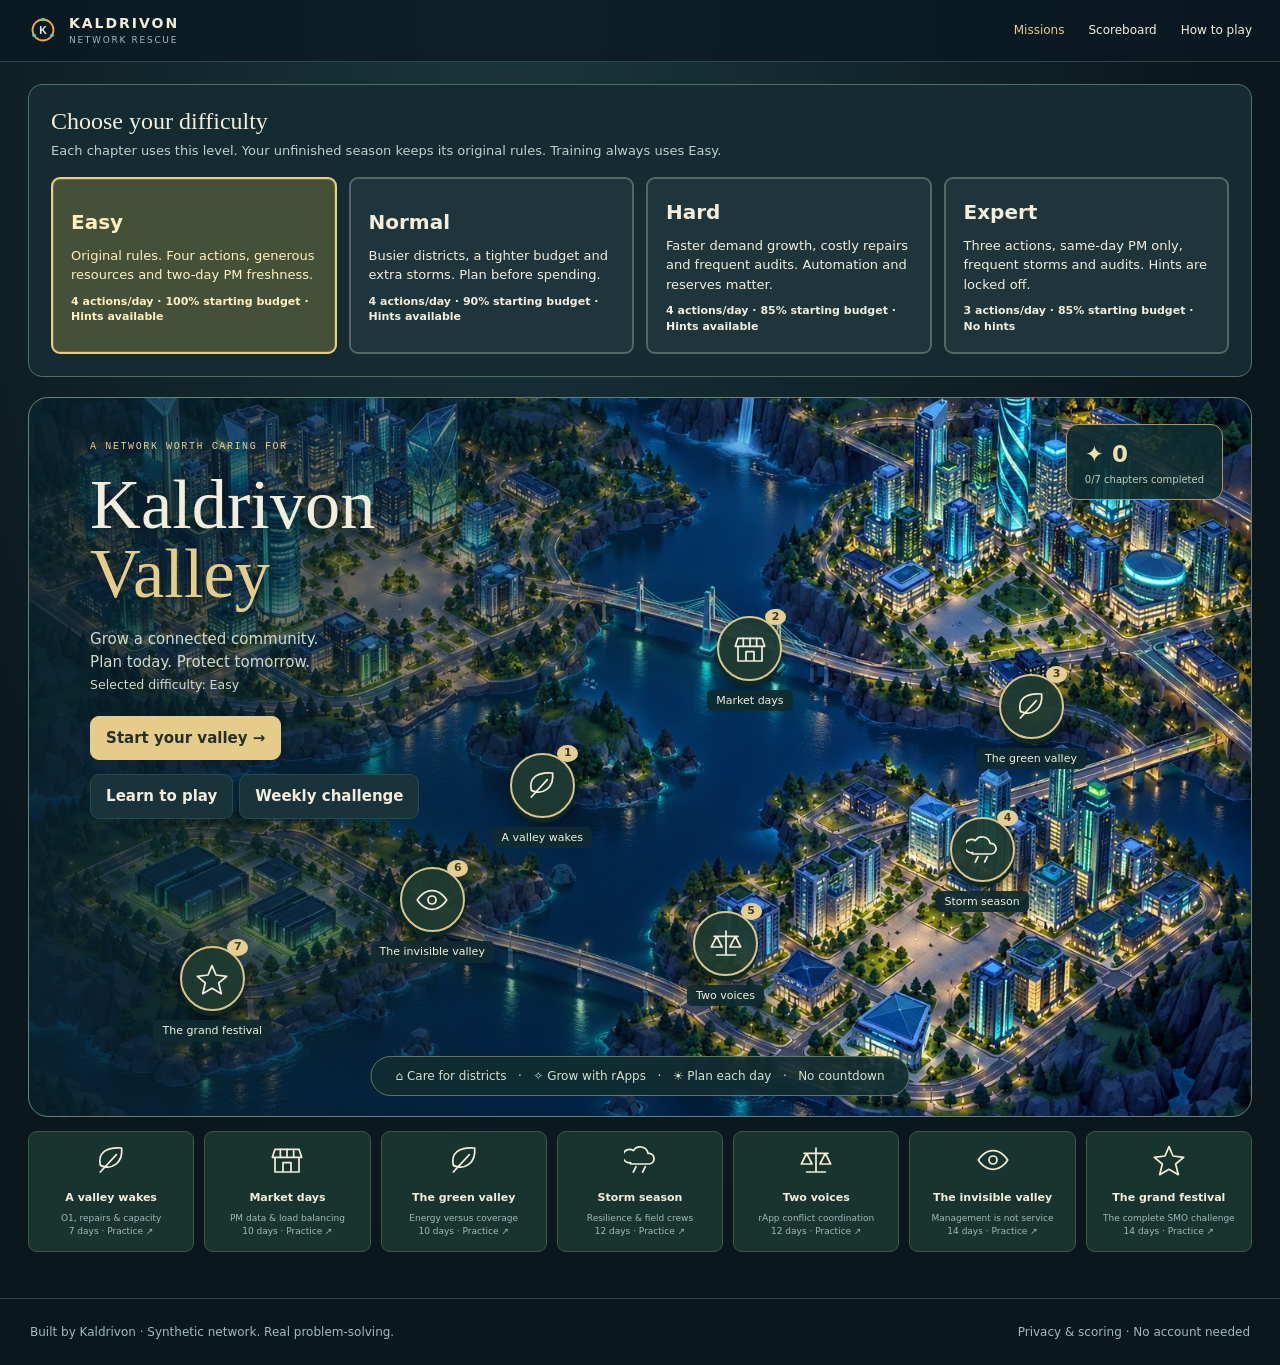
==== commit 61e5ee2d: "Refresh cached reset control assets" ====
--- a/index.html
+++ b/index.html
@@ -1 +1 @@
-<!doctype html><html lang="en"><head><meta charset="utf-8"><meta name="viewport" content="width=device-width,initial-scale=1"><title>Kaldrivon Valley</title><meta name="description" content="Grow a connected valley. Plan repairs, manage O1, deploy rApps and prepare for storms in a turn-based SMO strategy game."><meta name="theme-color" content="#0a1018"><link rel="icon" href="assets/favicon.svg?v=season12" type="image/svg+xml"><link rel="stylesheet" href="assets/style.css?v=season12"><script src="assets/data.js?v=season12" defer></script><script src="assets/engine.js?v=season12" defer></script><script src="assets/online.js?v=season12" defer></script><script src="assets/home.js?v=season12" defer></script></head><body><div id="app"></div><noscript><p>This game needs JavaScript. Enable it to play.</p></noscript></body></html>+<!doctype html><html lang="en"><head><meta charset="utf-8"><meta name="viewport" content="width=device-width,initial-scale=1"><title>Kaldrivon Valley</title><meta name="description" content="Grow a connected valley. Plan repairs, manage O1, deploy rApps and prepare for storms in a turn-based SMO strategy game."><meta name="theme-color" content="#0a1018"><link rel="icon" href="assets/favicon.svg?v=season14" type="image/svg+xml"><link rel="stylesheet" href="assets/style.css?v=season19"><script src="assets/data.js?v=season14" defer></script><script src="assets/engine.js?v=season14" defer></script><script src="assets/online.js?v=season14" defer></script><script src="assets/home.js?v=season19" defer></script></head><body><div id="app"></div><noscript><p>This game needs JavaScript. Enable it to play.</p></noscript></body></html>
--- a/assets/style.css
+++ b/assets/style.css
@@ -39,3 +39,10 @@
 
 /* Chapter circles and labels share one stable, unobstructed hit area. */
 .world-title{pointer-events:none}.world-title a,.world-title button{pointer-events:auto}.island-pin{width:130px;height:110px;border:0;border-radius:12px;background:transparent;box-shadow:none;gap:9px;z-index:4}.island-pin>span{display:flex;align-items:center;justify-content:center;width:65px;height:65px;flex-shrink:0;border:2px solid #dac58b;border-radius:50%;background:#203b31ed;box-shadow:0 5px 0 #0e2823,0 9px 18px #0008}.island-pin small{position:static;white-space:normal;text-align:center;font-size:11px;line-height:1.2;max-width:130px}.island-pin>b{right:29px;top:0}.island-pin:hover{transform:translate(-50%,-50%);background:#193d3655}.island-pin:hover>span{background:#64724a}.island-pin:focus-visible{outline:3px solid #f9d66c;outline-offset:4px}.island-pin.won>span{border-color:#b6e69b}.island-pin i{left:23px;top:0}.restart-season{border:2px solid var(--accent);color:var(--accent)}.restart-note{display:block;color:#d0dac8;font-size:11px;margin:0 0 12px}@media(max-width:800px){.island-pin{width:105px;height:100px}.island-pin>span{width:54px;height:54px}.island-pin>b{right:20px}.island-pin small{font-size:10px;padding:5px 6px}.island-pin:nth-child(1){left:31%!important;top:56%!important}.world-title{max-width:280px}}
+
+.action-wrap{margin:8px 0}.action-wrap .action-card{margin:0;width:100%}.requirement-list{display:flex;flex-wrap:wrap;gap:5px;margin:6px 0 10px}.requirement{position:relative;padding:4px 6px;border:1px solid #526b62;border-radius:6px;font-size:10px;cursor:help;outline-offset:2px}.requirement.met{color:#b4d9bd}.requirement.missing{color:#ffd39d;border-color:#b77841;background:#493021}.requirement-help{display:none;position:absolute;bottom:calc(100% + 6px);left:0;width:210px;max-width:70vw;background:#09212b;color:#eef4e8;padding:10px;box-shadow:0 4px 16px #0008;border:1px solid #d3ba7b;border-radius:7px;font-size:12px;line-height:1.5;z-index:12;pointer-events:none}.requirement:hover .requirement-help,.requirement:focus .requirement-help{display:block}.rapp-benefit{background:#25463b;border-left:3px solid var(--accent);padding:10px!important;color:#e0ebcf!important}.action-grid .action-wrap{min-width:0}.requirement-list .requirement:nth-child(even) .requirement-help{left:auto;right:0}
+/* Keep explanations inside the inspector, including chips near either edge. */
+.requirement-list{position:relative}.requirement{position:static}.requirement-help,.requirement-list .requirement:nth-child(even) .requirement-help{left:0;right:0;width:auto;max-width:100%;bottom:calc(100% + 6px)}
+
+/* Keep reset help visually and accessibly attached to its button. */
+.season-actions{display:flex;flex-wrap:wrap;align-items:flex-start;gap:12px;margin-bottom:14px}.world-title .season-actions .button{margin:0}.restart-group{display:flex;flex-direction:column;align-items:stretch;gap:6px;max-width:195px}.restart-group .restart-note{margin:0;padding:0 3px;line-height:1.45;font-size:12px;color:#e2e8dd}
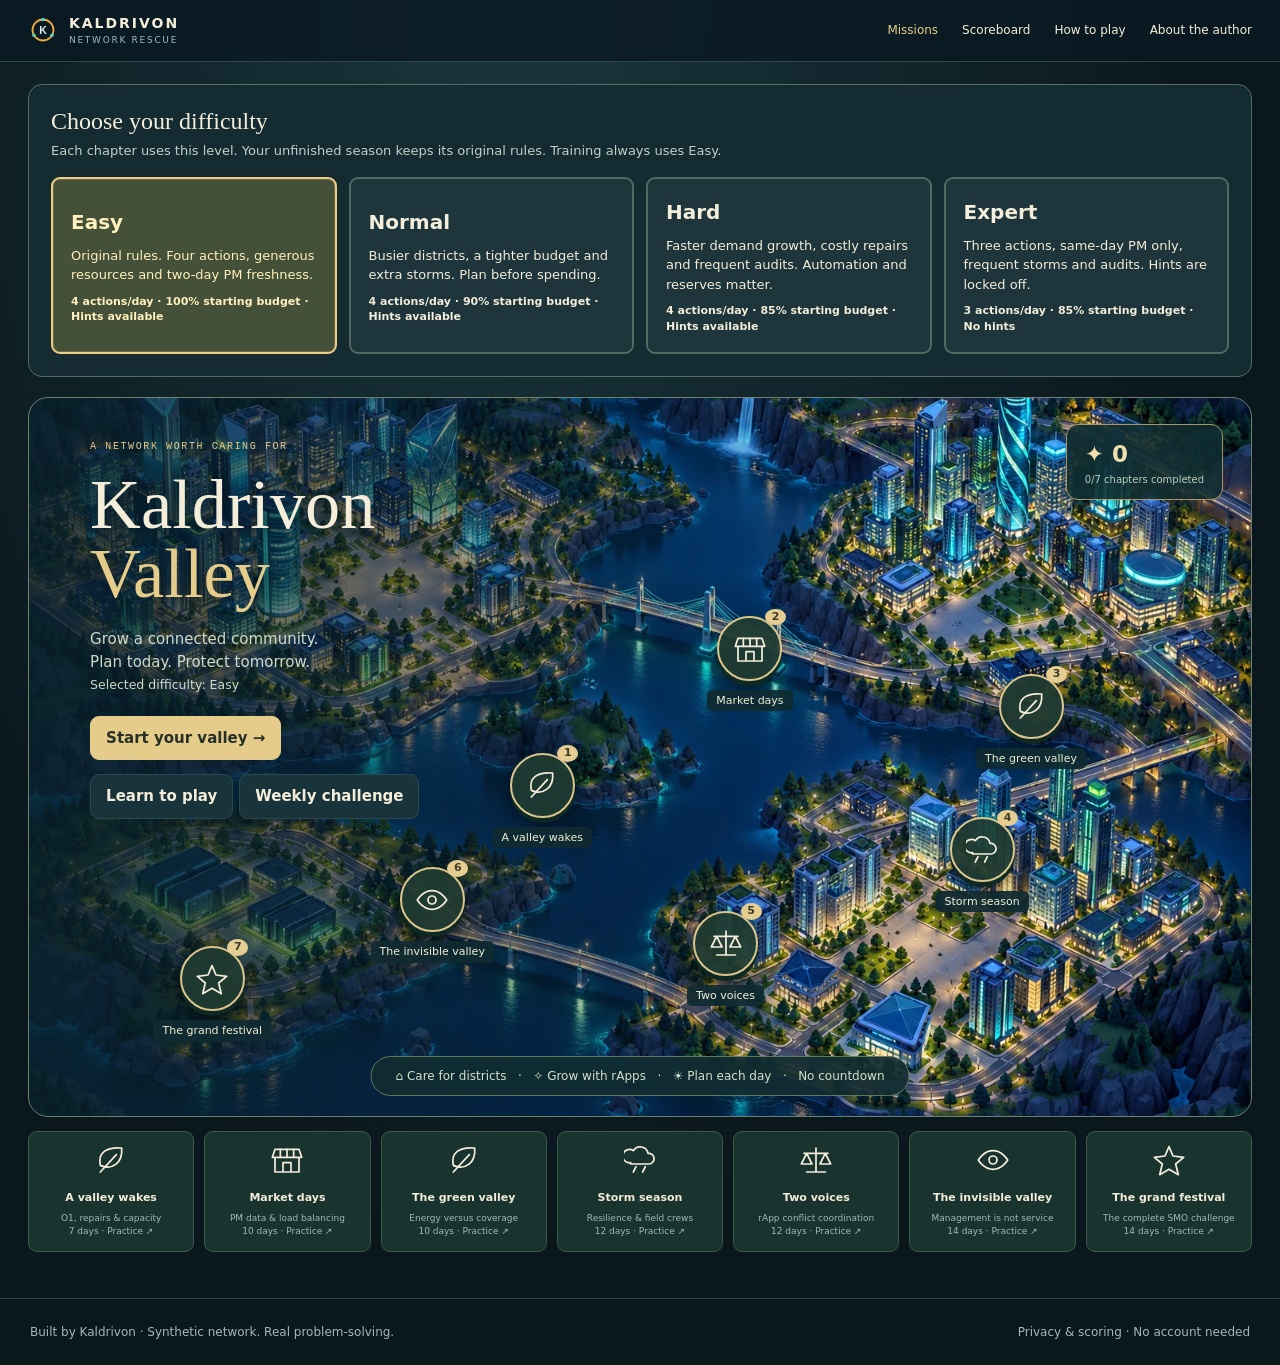
==== commit 636b5dae: "Publish About the author across game navigation" ====
--- a/index.html
+++ b/index.html
@@ -1 +1 @@
-<!doctype html><html lang="en"><head><meta charset="utf-8"><meta name="viewport" content="width=device-width,initial-scale=1"><title>Kaldrivon Valley</title><meta name="description" content="Grow a connected valley. Plan repairs, manage O1, deploy rApps and prepare for storms in a turn-based SMO strategy game."><meta name="theme-color" content="#0a1018"><link rel="icon" href="assets/favicon.svg?v=season14" type="image/svg+xml"><link rel="stylesheet" href="assets/style.css?v=season19"><script src="assets/data.js?v=season14" defer></script><script src="assets/engine.js?v=season14" defer></script><script src="assets/online.js?v=season14" defer></script><script src="assets/home.js?v=season19" defer></script></head><body><div id="app"></div><noscript><p>This game needs JavaScript. Enable it to play.</p></noscript></body></html>+<!doctype html><html lang="en"><head><meta charset="utf-8"><meta name="viewport" content="width=device-width,initial-scale=1"><title>Kaldrivon Valley</title><meta name="description" content="Grow a connected valley. Plan repairs, manage O1, deploy rApps and prepare for storms in a turn-based SMO strategy game."><meta name="theme-color" content="#0a1018"><link rel="icon" href="assets/favicon.svg?v=season14" type="image/svg+xml"><link rel="stylesheet" href="assets/style.css?v=season22"><script src="assets/data.js?v=season22" defer></script><script src="assets/engine.js?v=season14" defer></script><script src="assets/online.js?v=season14" defer></script><script src="assets/home.js?v=season19" defer></script></head><body><div id="app"></div><noscript><p>This game needs JavaScript. Enable it to play.</p></noscript></body></html>
--- a/assets/style.css
+++ b/assets/style.css
@@ -46,3 +46,7 @@
 
 /* Keep reset help visually and accessibly attached to its button. */
 .season-actions{display:flex;flex-wrap:wrap;align-items:flex-start;gap:12px;margin-bottom:14px}.world-title .season-actions .button{margin:0}.restart-group{display:flex;flex-direction:column;align-items:stretch;gap:6px;max-width:195px}.restart-group .restart-note{margin:0;padding:0 3px;line-height:1.45;font-size:12px;color:#e2e8dd}
+
+/* Keep the author link readable alongside game navigation on small screens. */
+@media(max-width:650px){.header-inner{flex-wrap:wrap}.header-inner nav{flex-wrap:wrap;gap:10px 18px;width:100%;justify-content:flex-end}}
+.author-heading{display:flex;gap:18px;align-items:center;margin-bottom:18px}.author-heading img{width:55px;height:55px}.author-heading h2{margin:0}.about-links{display:flex;flex-wrap:wrap;gap:10px}
